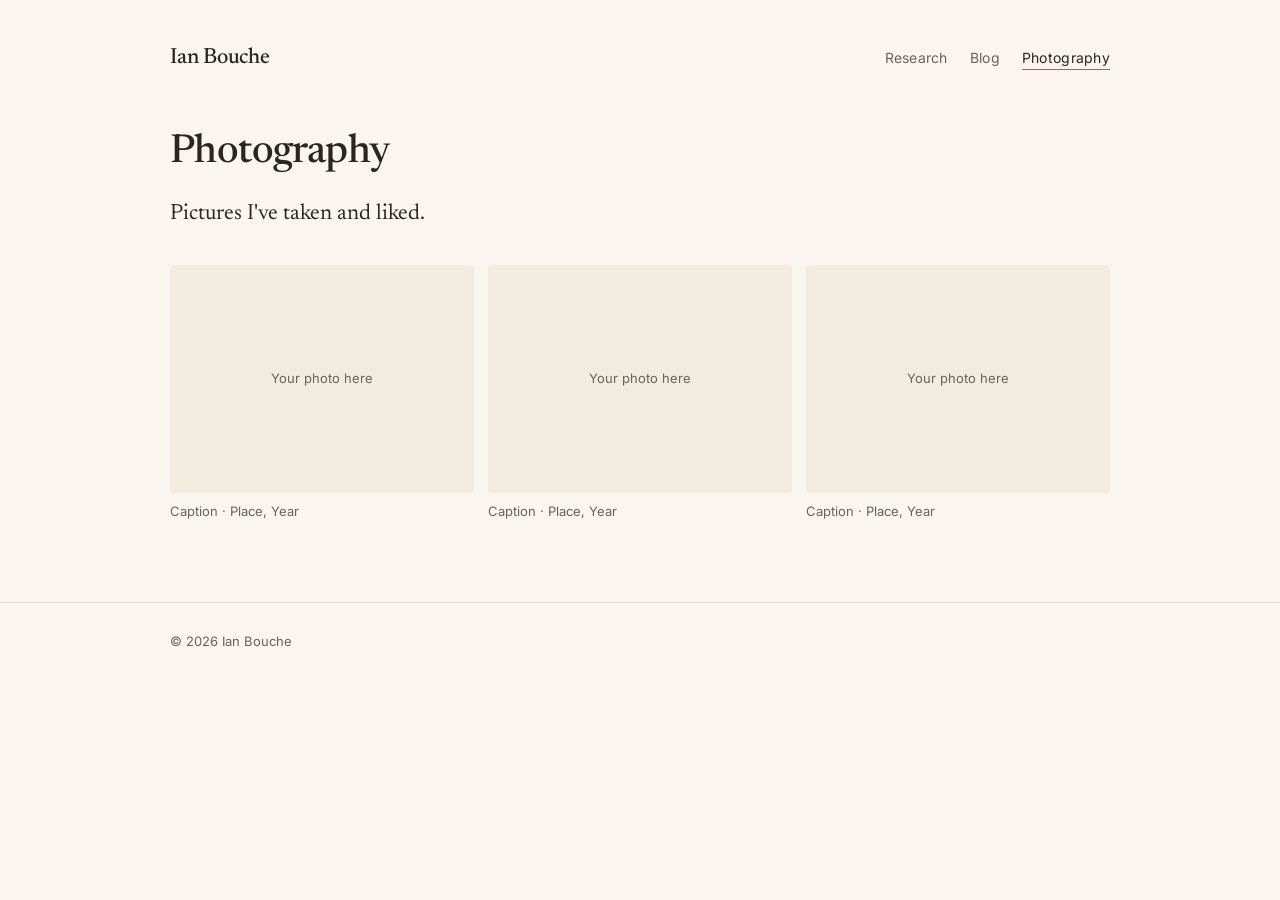
==== photography.html @ 8a33b150 "Add files via upload" ====
<!doctype html>
<html lang="en">
<head>
  <meta charset="utf-8">
  <meta name="viewport" content="width=device-width, initial-scale=1">
  <title>Photography — Ian Bouche</title>
  <link rel="preconnect" href="https://fonts.googleapis.com">
  <link rel="preconnect" href="https://fonts.gstatic.com" crossorigin>
  <link href="https://fonts.googleapis.com/css2?family=Inter:wght@400;500&family=Newsreader:ital,opsz,wght@0,6..72,400;0,6..72,500;1,6..72,400&display=swap" rel="stylesheet">
  <link rel="stylesheet" href="style.css">
</head>
<body>

<header class="site">
  <div class="wrap wide">
    <a class="name" href="index.html">Ian Bouche</a>
    <nav>
      <a href="research.html">Research</a>
      <a href="blog.html">Blog</a>
      <a href="photography.html" class="here">Photography</a>
    </nav>
  </div>
</header>

<main>
  <div class="wrap wide">
    <h1>Photography</h1>
    <p class="lede">Pictures I've taken and liked.</p>

    <!--
      To add a photo:
        1. Upload the image into the "photos" folder on GitHub.
        2. Copy one <figure>...</figure> block below.
        3. Change src="photos/..." to your file's exact name, and edit the caption.
      The grey "Your photo here" boxes are placeholders — delete them once
      you have real photos.
    -->
    <div class="photos">
      <!-- Example of a real photo (uncomment and edit once you've uploaded one):
      <figure>
        <img src="photos/my-photo.jpg" alt="Short description of the photo" loading="lazy">
        <figcaption>Where and when it was taken</figcaption>
      </figure>
      -->
      <figure>
        <div class="placeholder">Your photo here</div>
        <figcaption>Caption &middot; Place, Year</figcaption>
      </figure>
      <figure>
        <div class="placeholder">Your photo here</div>
        <figcaption>Caption &middot; Place, Year</figcaption>
      </figure>
      <figure>
        <div class="placeholder">Your photo here</div>
        <figcaption>Caption &middot; Place, Year</figcaption>
      </figure>
    </div>
  </div>
</main>

<footer>
  <div class="wrap wide">&copy; 2026 Ian Bouche</div>
</footer>

</body>
</html>
---- style.css ----
/* ============================================================
   Ian Bouche — site styles
   Colors are defined once here; change them to restyle the site.
   ============================================================ */

:root {
  --paper: #faf6ef;       /* page background */
  --paper-deep: #f2ebdf;  /* cards, placeholders */
  --ink: #2a2521;         /* main text */
  --ink-soft: #6b625a;    /* secondary text */
  --line: #e3d9ca;        /* thin dividers */
  --accent: #b4603d;      /* links, small highlights */
  --serif: "Newsreader", Georgia, "Times New Roman", serif;
  --sans: "Inter", -apple-system, BlinkMacSystemFont, "Segoe UI", sans-serif;
  --width: 680px;
}

@media (prefers-color-scheme: dark) {
  :root {
    --paper: #1d1a17;
    --paper-deep: #26221e;
    --ink: #ece4d8;
    --ink-soft: #a89d90;
    --line: #36302a;
    --accent: #e08b65;
  }
}

* { box-sizing: border-box; }

html { -webkit-text-size-adjust: 100%; }

body {
  margin: 0;
  background: var(--paper);
  color: var(--ink);
  font-family: var(--serif);
  font-size: 19px;
  line-height: 1.65;
}

a { color: var(--accent); text-decoration-thickness: 1px; text-underline-offset: 3px; }
a:hover { text-decoration-thickness: 2px; }

.wrap { max-width: var(--width); margin: 0 auto; padding: 0 20px; }
.wrap.wide { max-width: 980px; }

/* ---------- Header & navigation ---------- */
header.site {
  padding: 40px 0 28px;
}
header.site .wrap {
  display: flex; flex-wrap: wrap; align-items: baseline;
  justify-content: space-between; gap: 12px 24px;
}
.name {
  font-size: 22px; font-weight: 500; color: var(--ink);
  text-decoration: none; letter-spacing: -0.01em;
}
nav { display: flex; gap: 22px; flex-wrap: wrap; }
nav a {
  font-family: var(--sans); font-size: 14px; letter-spacing: 0.02em;
  color: var(--ink-soft); text-decoration: none;
}
nav a:hover, nav a.here { color: var(--ink); }
nav a.here { border-bottom: 1px solid var(--accent); }

/* ---------- Main content ---------- */
main { padding: 24px 0 80px; }

h1, h2, h3 { font-weight: 500; line-height: 1.25; letter-spacing: -0.015em; }
h1 { font-size: 40px; margin: 0 0 18px; }
h2 { font-size: 26px; margin: 56px 0 14px; }
h3 { font-size: 21px; margin: 0 0 4px; }

.lede { font-size: 22px; color: var(--ink); margin: 0 0 12px; }
.muted { color: var(--ink-soft); }
.label {
  font-family: var(--sans); font-size: 12px; letter-spacing: 0.1em;
  text-transform: uppercase; color: var(--ink-soft);
}

/* Home page: three doors into the site */
.doors { display: grid; gap: 0; margin-top: 48px; border-top: 1px solid var(--line); }
.door {
  display: block; padding: 22px 0; border-bottom: 1px solid var(--line);
  text-decoration: none; color: var(--ink);
}
.door h3 { display: flex; justify-content: space-between; align-items: baseline; }
.door h3 span { color: var(--accent); font-family: var(--sans); font-size: 16px; transition: transform .2s; }
.door:hover h3 span { transform: translateX(4px); }
.door p { margin: 0; color: var(--ink-soft); font-size: 17px; }

/* Lists of papers, projects, and posts */
.entries { list-style: none; padding: 0; margin: 0; }
.entries li { padding: 18px 0; border-bottom: 1px solid var(--line); }
.entries li:first-child { border-top: 1px solid var(--line); }
.entries .meta { font-family: var(--sans); font-size: 13px; color: var(--ink-soft); margin: 2px 0 6px; }
.entries p { margin: 0; font-size: 17px; }
.entries h3 a { color: var(--ink); text-decoration: none; }
.entries h3 a:hover { color: var(--accent); }

/* A single blog post */
article .meta { font-family: var(--sans); font-size: 14px; color: var(--ink-soft); margin-bottom: 36px; }
article p { margin: 0 0 1.2em; }
article img { max-width: 100%; height: auto; border-radius: 4px; }
.back { font-family: var(--sans); font-size: 14px; text-decoration: none; }

/* Photography grid */
.photos {
  display: grid; gap: 14px;
  grid-template-columns: repeat(auto-fill, minmax(260px, 1fr));
  margin-top: 32px;
}
.photos figure { margin: 0; }
.photos img, .photos .placeholder {
  width: 100%; aspect-ratio: 4 / 3; object-fit: cover;
  display: block; border-radius: 4px; background: var(--paper-deep);
}
.photos .placeholder {
  display: flex; align-items: center; justify-content: center;
  font-family: var(--sans); font-size: 13px; color: var(--ink-soft);
}
.photos figcaption { font-family: var(--sans); font-size: 13px; color: var(--ink-soft); margin-top: 8px; }

/* ---------- Footer ---------- */
footer {
  border-top: 1px solid var(--line); padding: 28px 0 48px;
  font-family: var(--sans); font-size: 13px; color: var(--ink-soft);
}

@media (max-width: 560px) {
  body { font-size: 18px; }
  h1 { font-size: 32px; }
  .lede { font-size: 20px; }
  header.site { padding-top: 28px; }
}
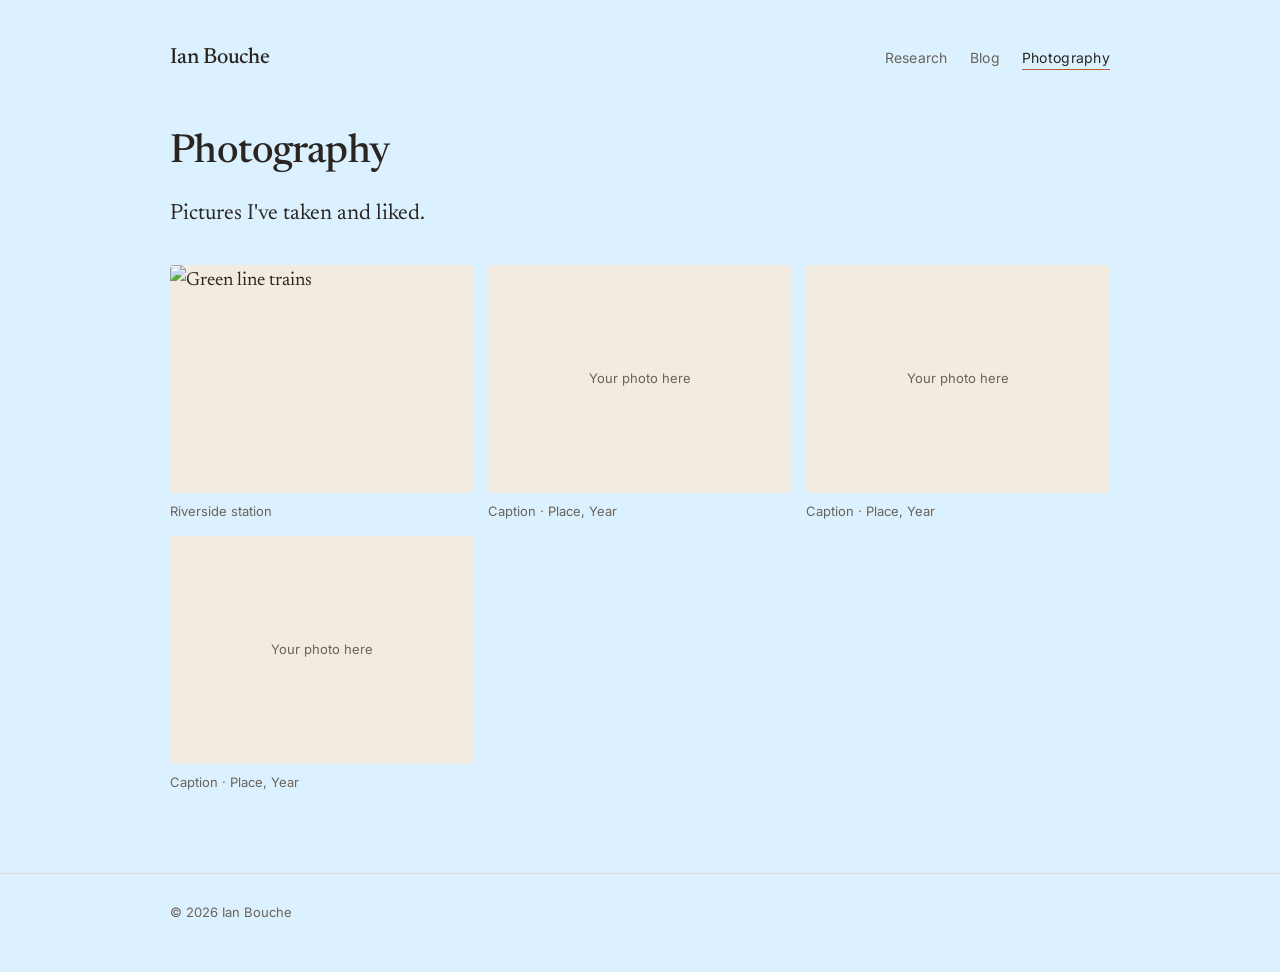
==== commit b3a5559c: "Added photos" ====
--- a/photography.html
+++ b/photography.html
@@ -43,6 +43,10 @@
       </figure>
       -->
       <figure>
+        <img src="photos/green-line.jpg" alt="Green line trains" loading="lazy">
+        <figcaption>Riverside station</figcaption>
+      </figure>
+      <figure>
         <div class="placeholder">Your photo here</div>
         <figcaption>Caption &middot; Place, Year</figcaption>
       </figure>
--- a/style.css
+++ b/style.css
@@ -4,7 +4,7 @@
    ============================================================ */
 
 :root {
-  --paper: #faf6ef;       /* page background */
+  --paper: #dcf1ff;       /* page background */
   --paper-deep: #f2ebdf;  /* cards, placeholders */
   --ink: #2a2521;         /* main text */
   --ink-soft: #6b625a;    /* secondary text */
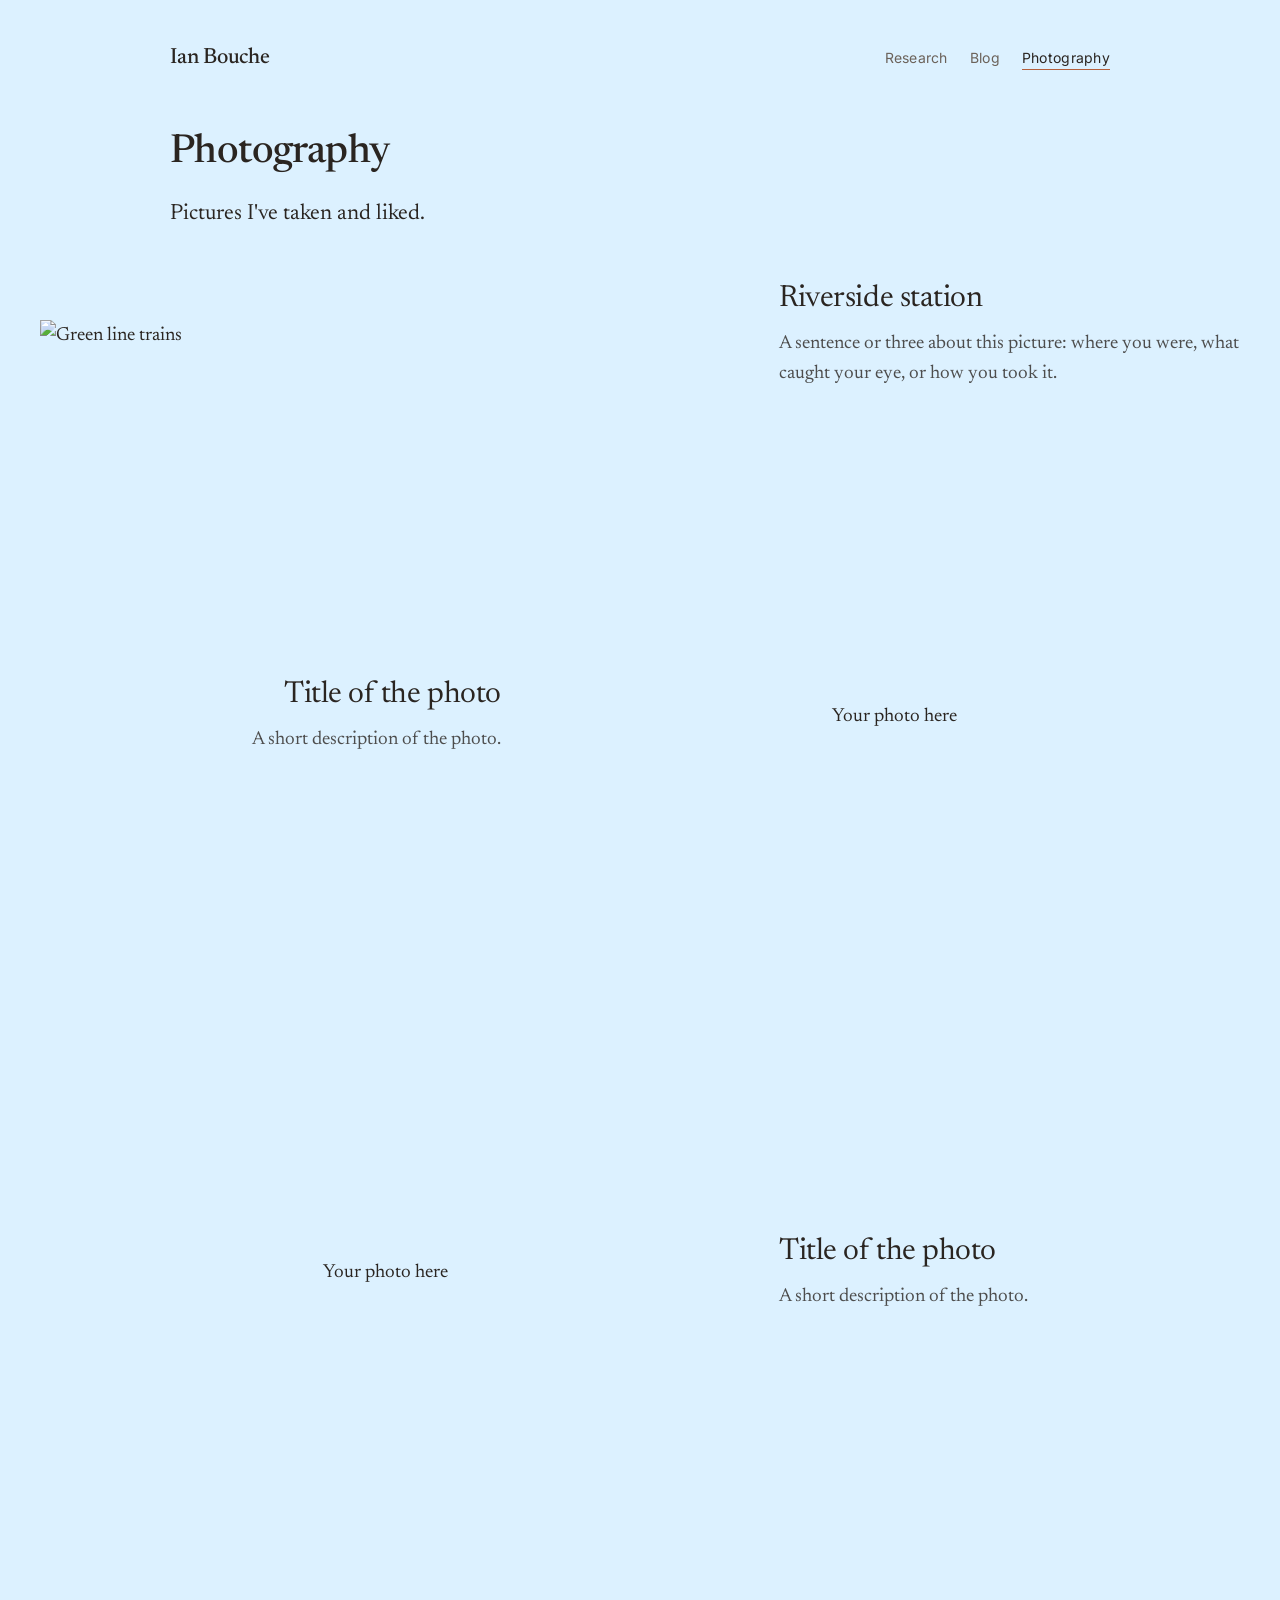
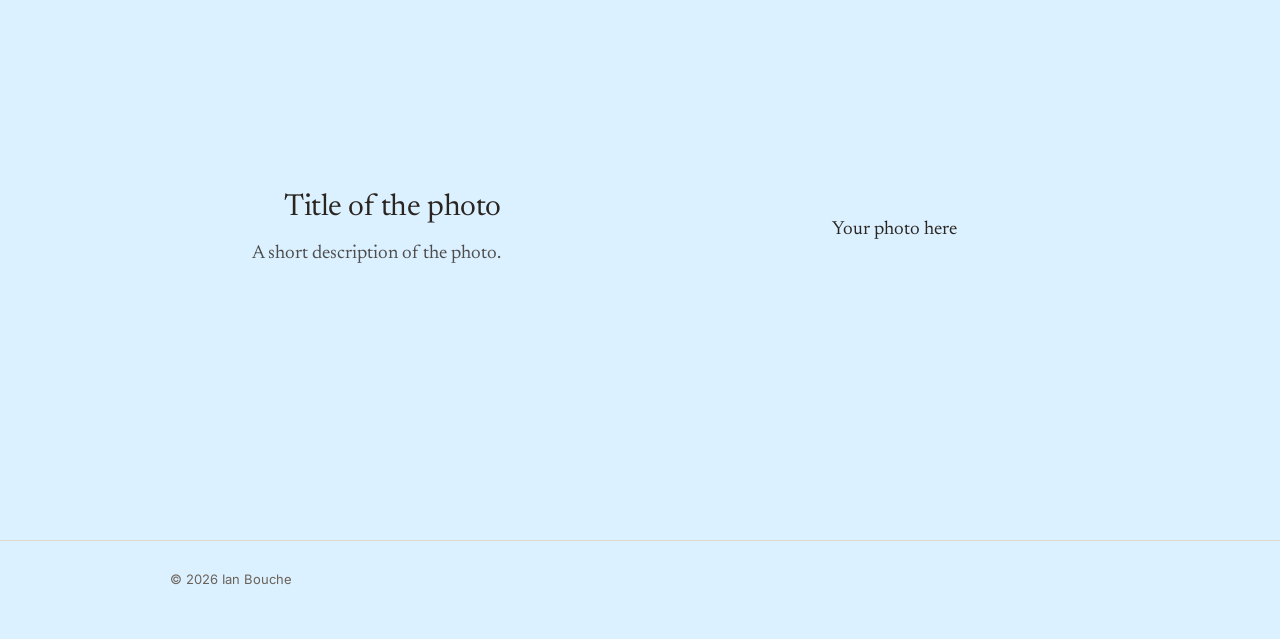
==== commit 26a653eb: "Changed photography page style" ====
--- a/photography.html
+++ b/photography.html
@@ -8,6 +8,91 @@
   <link rel="preconnect" href="https://fonts.gstatic.com" crossorigin>
   <link href="https://fonts.googleapis.com/css2?family=Inter:wght@400;500&family=Newsreader:ital,opsz,wght@0,6..72,400;0,6..72,500;1,6..72,400&display=swap" rel="stylesheet">
   <link rel="stylesheet" href="style.css">
+  <style>
+    /* ---- Photo gallery: large photos on alternating sides ---- */
+
+    /* The gallery is allowed to be wider than the text on the rest of the
+       page (up to 1200px), so the photos can be big. */
+    .gallery {
+      width: min(1200px, 100vw - 48px);
+      margin-left: calc(50% - min(600px, 50vw - 24px));
+      margin-top: 3rem;
+      display: flex;
+      flex-direction: column;
+      gap: 6rem;               /* space between one photo and the next */
+    }
+
+    /* Each photo + its text is one "shot". The photo takes about 60% of
+       the width and the text takes the rest. */
+    .shot {
+      margin: 0;
+      display: grid;
+      grid-template-columns: 3fr 2fr;
+      grid-template-areas: "photo text";
+      gap: 3rem;
+      align-items: center;     /* text sits level with the middle of the photo */
+    }
+
+    /* Every second shot flips: text on the left, photo on the right. */
+    .shot:nth-child(even) {
+      grid-template-columns: 2fr 3fr;
+      grid-template-areas: "text photo";
+    }
+    .shot:nth-child(even) .shot-text {
+      text-align: right;
+    }
+
+    .shot > img,
+    .shot > .placeholder {
+      grid-area: photo;
+      display: block;
+      width: 100%;
+    }
+    .shot > img {
+      height: auto;
+      max-height: 85vh;        /* keeps tall photos from running off the screen */
+      object-fit: contain;
+    }
+    .shot > .placeholder {
+      aspect-ratio: 3 / 2;
+      display: flex;
+      align-items: center;
+      justify-content: center;
+    }
+
+    .shot-text {
+      grid-area: text;
+    }
+    .shot-text h2 {
+      margin: 0 0 0.75rem;
+      font-family: "Newsreader", Georgia, serif;
+      font-weight: 400;
+      font-size: 1.9rem;
+      line-height: 1.2;
+    }
+    .shot-text p {
+      margin: 0;
+      line-height: 1.6;
+      opacity: 0.8;
+    }
+
+    /* On phones and narrow windows: no alternating, just the photo with
+       its text underneath. */
+    @media (max-width: 760px) {
+      .gallery {
+        gap: 4rem;
+      }
+      .shot,
+      .shot:nth-child(even) {
+        grid-template-columns: 1fr;
+        grid-template-areas: "photo" "text";
+        gap: 1.25rem;
+      }
+      .shot:nth-child(even) .shot-text {
+        text-align: left;
+      }
+    }
+  </style>
 </head>
 <body>
 
@@ -30,34 +115,49 @@
     <!--
       To add a photo:
         1. Upload the image into the "photos" folder on GitHub.
-        2. Copy one <figure>...</figure> block below.
-        3. Change src="photos/..." to your file's exact name, and edit the caption.
-      The grey "Your photo here" boxes are placeholders — delete them once
+        2. Copy one <figure class="shot">...</figure> block below.
+        3. Change src="photos/..." to your file's exact name (capital
+           letters matter: .JPG and .jpg are different).
+        4. Edit the alt text, the title and the description.
+      Photos alternate sides automatically: just add them in the order
+      you want them to appear.
+      The grey "Your photo here" boxes are placeholders. Delete them once
       you have real photos.
     -->
-    <div class="photos">
-      <!-- Example of a real photo (uncomment and edit once you've uploaded one):
-      <figure>
-        <img src="photos/my-photo.jpg" alt="Short description of the photo" loading="lazy">
-        <figcaption>Where and when it was taken</figcaption>
+    <div class="gallery">
+
+      <figure class="shot">
+        <img src="photos/green-line.JPG" alt="Green line trains" loading="lazy">
+        <figcaption class="shot-text">
+          <h2>Riverside station</h2>
+          <p>A sentence or three about this picture: where you were, what caught your eye, or how you took it.</p>
+        </figcaption>
       </figure>
-      -->
-      <figure>
-        <img src="photos/green-line.jpg" alt="Green line trains" loading="lazy">
-        <figcaption>Riverside station</figcaption>
+
+      <figure class="shot">
+        <div class="placeholder">Your photo here</div>
+        <figcaption class="shot-text">
+          <h2>Title of the photo</h2>
+          <p>A short description of the photo.</p>
+        </figcaption>
       </figure>
-      <figure>
+
+      <figure class="shot">
         <div class="placeholder">Your photo here</div>
-        <figcaption>Caption &middot; Place, Year</figcaption>
+        <figcaption class="shot-text">
+          <h2>Title of the photo</h2>
+          <p>A short description of the photo.</p>
+        </figcaption>
       </figure>
-      <figure>
+
+      <figure class="shot">
         <div class="placeholder">Your photo here</div>
-        <figcaption>Caption &middot; Place, Year</figcaption>
+        <figcaption class="shot-text">
+          <h2>Title of the photo</h2>
+          <p>A short description of the photo.</p>
+        </figcaption>
       </figure>
-      <figure>
-        <div class="placeholder">Your photo here</div>
-        <figcaption>Caption &middot; Place, Year</figcaption>
-      </figure>
+
     </div>
   </div>
 </main>
@@ -67,4 +167,4 @@
 </footer>
 
 </body>
-</html>
+</html>
